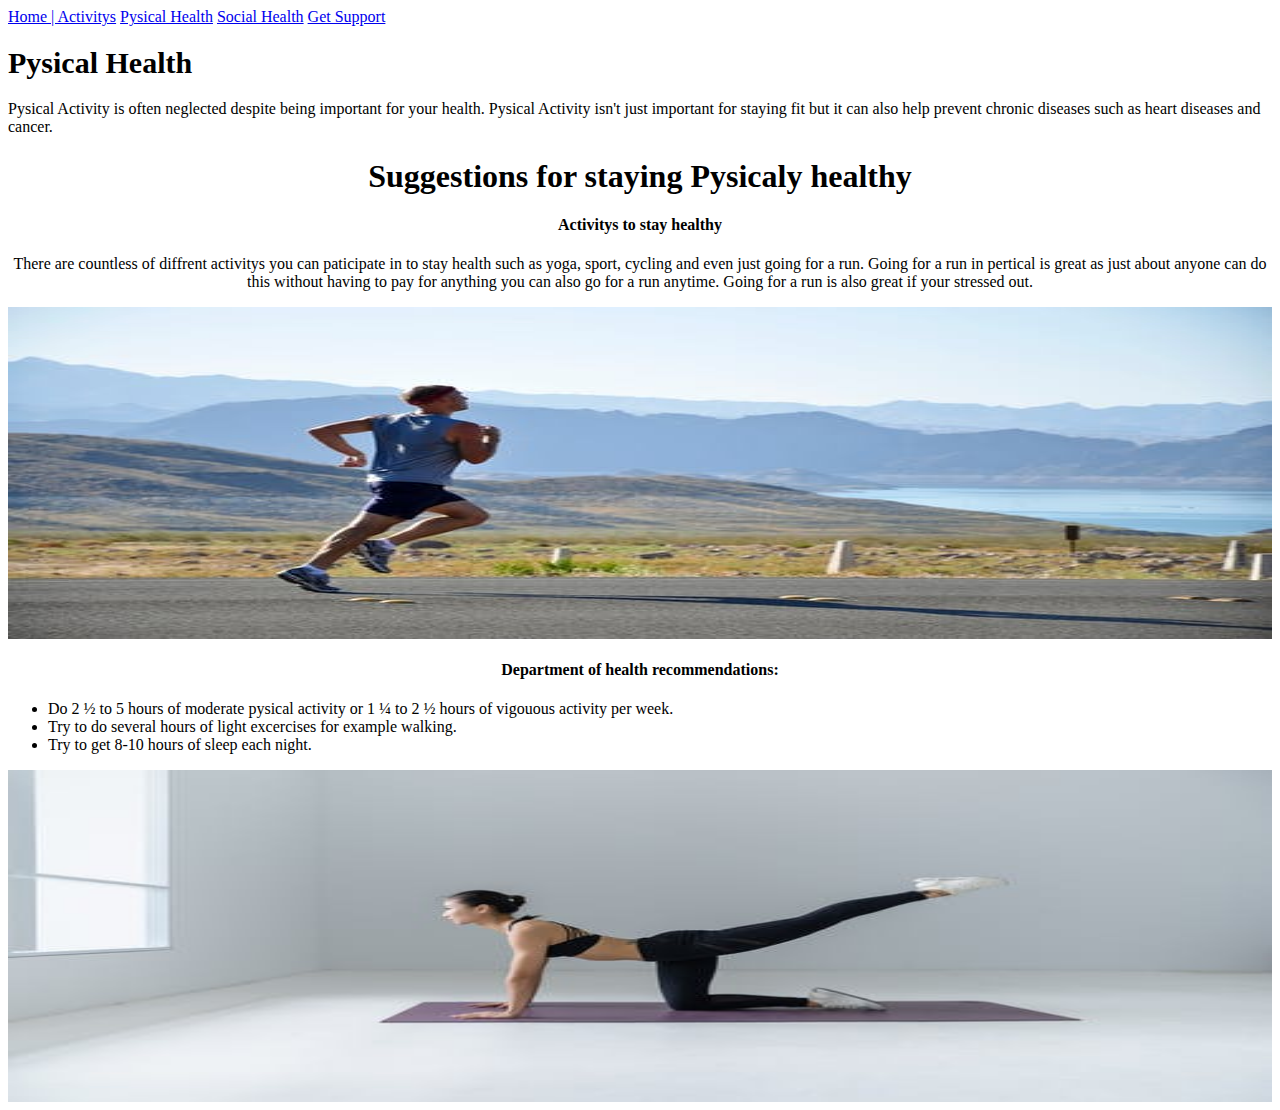
==== tab1.html @ 78e1f2db "Update tab1.html" ====
<html>
<head>
  <title>PDHPE | Pysical Health</title>
  <link rel="shortcut icon" type="image/x-icon" href="favicon.ico">
  <link rel="stylesheet" href="styles.css">
  <link rel="sttlesheet" href="font.css">
  <meta name="viewport" content="width=device-width, initial-scale=1">
</head>
<body>
<!--NavBar -->
<div class="topnav" id="myTopnav">
  <a href="index.html">Home | Activitys</a>
  <a href="tab1.html" class="active">Pysical Health</a>
  <a href="tab2.html">Social Health</a>
  <a href="tab3.html">Get Support</a>
  <a href="javascript:void(0);" class="icon" onclick="myFunction()">
    <i class="fa fa-bars"></i>
  </a>
</div>
<div class="box black"></div>
<!--NavBar Script -->
<script>
function myFunction() {
  var x = document.getElementById("myTopnav");
  if (x.className === "topnav") {
    x.className += " responsive";
  } else {
    x.className = "topnav";
  }
}
</script>
<!-- Banner -->
  <div class="hero-image-1">
  <div class="hero-text">
    <h1 style="font-size:30px"><b>Pysical Health</b></h1>
	<p>Pysical Activity is often neglected despite being important for your health. Pysical Activity isn't just important for staying fit but it can also help prevent chronic diseases such as heart diseases and cancer.</p>
    </div>
</div>
<div class="box black"></div>
<!-- Body -->
  <h1><center>Suggestions for staying Pysicaly healthy</center></h1>
<div class="left">
<h4><center>Activitys to stay healthy</center></h4>
<p><center>
There are countless of diffrent activitys you can paticipate in to stay health such as yoga, sport, cycling and even just going for a run. Going for a run in pertical is great as just about anyone can do this without having to pay for anything you can also go for a run anytime. Going for a run is also great if your stressed out.
</center></p>
<div class="box black"></div>
<img src="assets/run.jpg" height="332" width="100%">
</div>
<div class="right">
  <h4><center>Department of health recommendations:</center></h4>
<ul>
  <li>Do 2 ½ to 5 hours of moderate pysical activity or 1 ¼ to 2 ½ hours of vigouous activity per week.</li> 
  <li>Try to do several hours of light excercises for example walking.</li>
  <li>Try to get 8-10 hours of sleep each night.</li>
</ul>
<div class="box black"></div>
<img src="assets/yoga.jpg" height="332" width="100%">
</div>


</body>
</html>
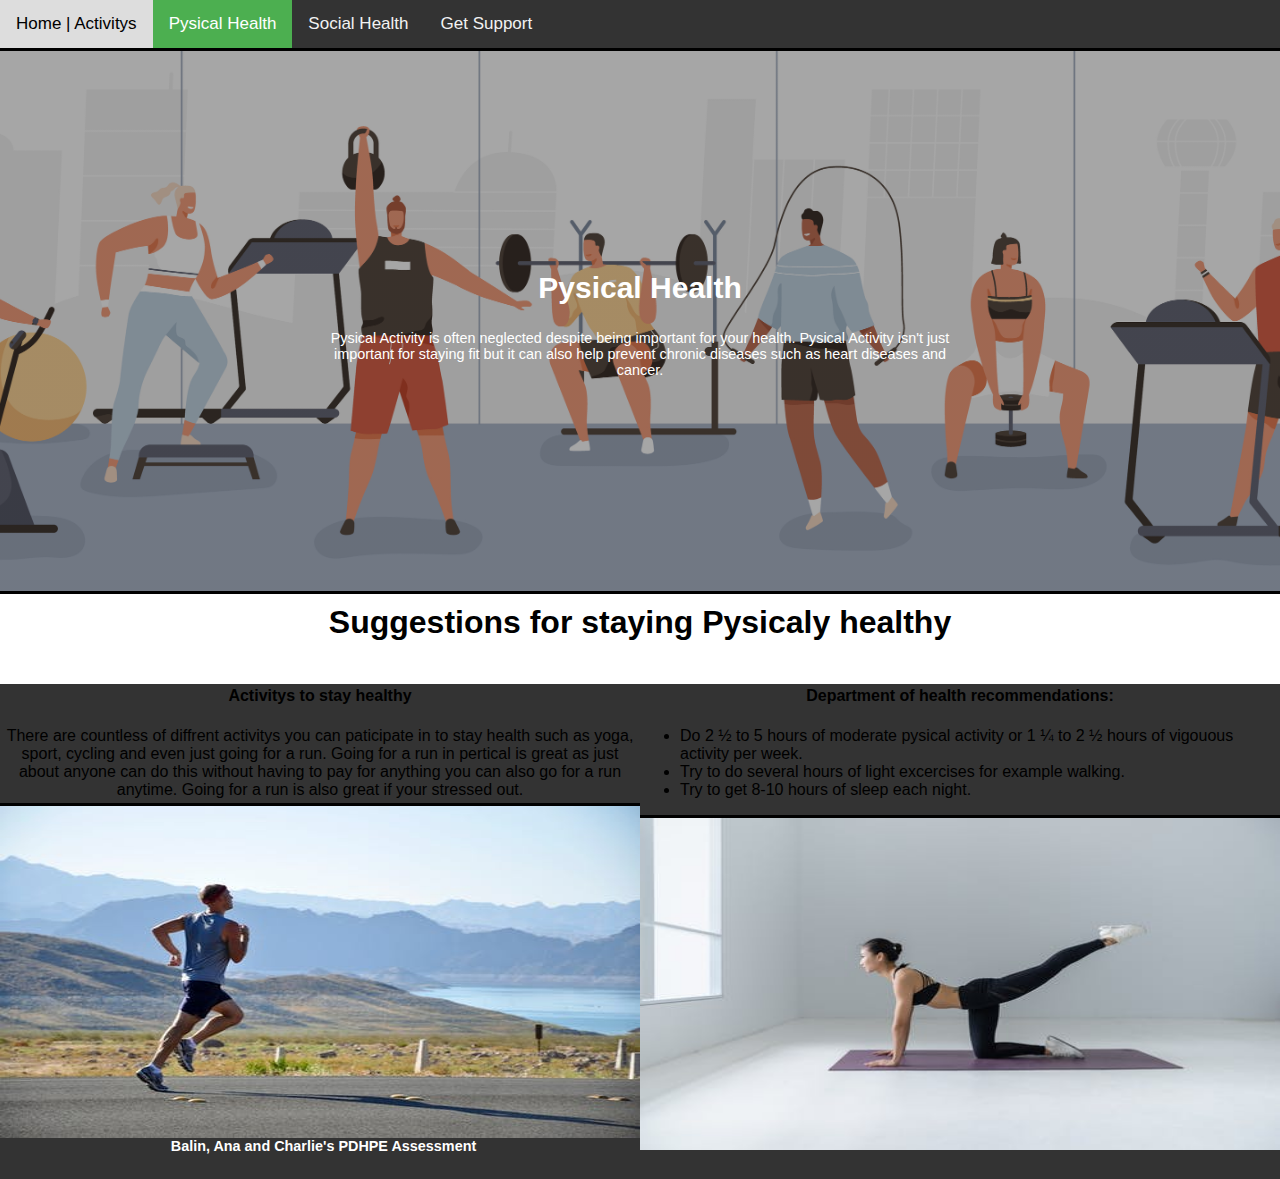
==== commit 34ed53da: "Update tab1.html" ====
--- a/tab1.html
+++ b/tab1.html
@@ -57,7 +57,12 @@
 <div class="box black"></div>
 <img src="assets/yoga.jpg" height="332" width="100%">
 </div>
-
-
+	</div>
+<br>
+<footer>
+  <br>
+  <p><b>Balin, Ana and Charlie's PDHPE Assessment<b><br>
+  </p><br>
+</footer>
 </body>
 </html>
--- a/styles.css
+++ b/styles.css
@@ -0,0 +1,259 @@
+body, html {
+  height: 100%;
+  margin: 0;
+  font-family: Arial, Helvetica, sans-serif;
+}
+h1 {
+    margin-top: 10px;
+	margin-bottom: 25px;
+}
+.rcorners1 {
+  border-radius: 25px;
+  background: #4CAF50;
+  padding: 20px; 
+  width: 200px;
+  height: 150px;
+  margin: 0 auto;
+}
+.box{ 
+	width:100%; 
+	height:3px; 
+}
+.box1{ 
+	width:3px; 
+	height:100%; 
+} 
+
+.red{ 
+	background:#f00; 
+} 
+.green{ 
+	background:#0f0; 
+} 
+.blue{ 
+	background:#00f; 
+}
+.black{
+	background:#000;
+}
+
+
+.flex-container {
+        display: flex;
+        align-items: center; /* Use another value to see the result */
+        width: 100%;
+        height: 100px;
+        background-color: #333;
+      }
+      .flex-container > div {
+		text-align: center;
+        padding: 25px 50px 25px 50px;
+        width: 30%;
+        height: 15px;
+		margin: auto;
+        border-radius: 25px;
+        border: 2px solid #4CAF50;
+        background-color: #4CAF50;
+      }
+	  .flex-container > div > h1 {
+      line-height: 0px;
+	  }
+.flex-container2 {
+        display: flex;
+        align-items: center; /* Use another value to see the result */
+        width: 100%;
+        height: 100px;
+        background-color: #333;
+      }
+      .flex-container2 > div {
+		text-align: center;
+        padding: 25px 50px 25px 50px;
+        width: 30%;
+        height: 15px;
+		margin: auto;
+        border-radius: 25px;
+        border: 2px solid #4CAF50;
+        background-color: #4CAF50;
+      }
+	  .flex-container2 > div > h1 {
+      line-height: 0px;
+	  }
+.all-browsers {
+  margin: 0;
+  padding: 5px;
+  background-color: lightgray;
+}
+
+.all-browsers > h1, .browser {
+  margin: 10px;
+  padding: 5px;
+}
+
+.browser {
+  background: white;
+}
+
+.browser > h2, p {
+  margin: 4px;
+  font-size: 90%;
+}
+
+footer {
+  text-align: center;
+  padding: 3px;
+  background-color: #333;
+  color: white;
+}
+
+
+.hero-image1 {
+  background-image: linear-gradient(rgba(0, 0, 0, 0.5), rgba(0, 0, 0, 0.5)), url("assets/bg1.jpg");
+  height: 60%;
+  background-position: center;
+  background-repeat: no-repeat;
+  background-size: cover;
+  position: relative;
+}
+.hero-image2 {
+  background-image: linear-gradient(rgba(0, 0, 0, 0.5), rgba(0, 0, 0, 0.5)), url("assets/bg2.jpg");
+  height: 60%;
+  background-position: center;
+  background-repeat: no-repeat;
+  background-size: cover;
+  position: relative;
+}
+div.left {
+  text-align: left;
+  float:left;
+  width: 50%;
+}
+
+div.right {
+  float:right;
+  width: 50%;
+}
+
+div.center {
+  text-align: center;
+} 
+.link {
+         display: block;
+         border: 1px solid red;
+         height: 98px;
+     }
+
+.hero-image-1 {
+  background-image: linear-gradient(rgba(0, 0, 0, 0.35), rgba(0, 0, 0, 0.35)), url("assets/bg-1.jpg");
+  height: 60%;
+  background-position: center;
+  background-repeat: no-repeat;
+  background-size: cover;
+  position: relative;
+}
+.hero-image-2 {
+  background-image: linear-gradient(rgba(0, 0, 0, 0.35), rgba(0, 0, 0, 0.35)), url("assets/social.jpg");
+  height: 60%;
+  background-position: center 35%;
+  background-repeat: no-repeat;
+  background-size: cover;
+  position: relative;
+}
+.hero-image-3 {
+  background-image: linear-gradient(rgba(0, 0, 0, 0.35), rgba(0, 0, 0, 0.35)), url("assets/support.jpg");
+  height: 60%;
+  background-position: center 35%;
+  background-repeat: no-repeat;
+  background-size: cover;
+  position: relative;
+}
+
+.hero-text {
+  text-align: center;
+  position: absolute;
+  top: 50%;
+  left: 50%;
+  transform: translate(-50%, -50%);
+  color: white;
+}
+.hero-text-1 {
+  text-align: center;
+  position: absolute;
+  top: 50%;
+  left: 50%;
+  transform: translate(-50%, -50%);
+  color: black;
+}
+
+.hero-text button {
+  border: none;
+  outline: 0;
+  display: inline-block;
+  padding: 10px 25px;
+  color: #fff;
+  background-color: #333;
+  text-align: center;
+  cursor: pointer;
+  border-radius: 25px;
+  border: 2px solid white;
+}
+
+.hero-text button:hover {
+  background-color: #ddd;
+  color: black;
+}
+
+body {
+  margin: 0;
+  font-family: Arial, Helvetica, sans-serif;
+}
+
+.topnav {
+  overflow: hidden;
+  background-color: #333;
+}
+
+.topnav a {
+  float: left;
+  display: block;
+  color: #f2f2f2;
+  text-align: center;
+  padding: 14px 16px;
+  text-decoration: none;
+  font-size: 17px;
+}
+
+.topnav a:hover {
+  background-color: #ddd;
+  color: black;
+}
+
+.topnav a.active {
+  background-color: #4CAF50;
+  color: white;
+}
+
+.topnav .icon {
+  display: none;
+}
+
+@media screen and (max-width: 600px) {
+  .topnav a:not(:first-child) {display: none;}
+  .topnav a.icon {
+    float: right;
+    display: block;
+  }
+}
+
+@media screen and (max-width: 600px) {
+  .topnav.responsive {position: relative;}
+  .topnav.responsive .icon {
+    position: absolute;
+    right: 0;
+    top: 0;
+  }
+  .topnav.responsive a {
+    float: none;
+    display: block;
+    text-align: left;
+  }
+}
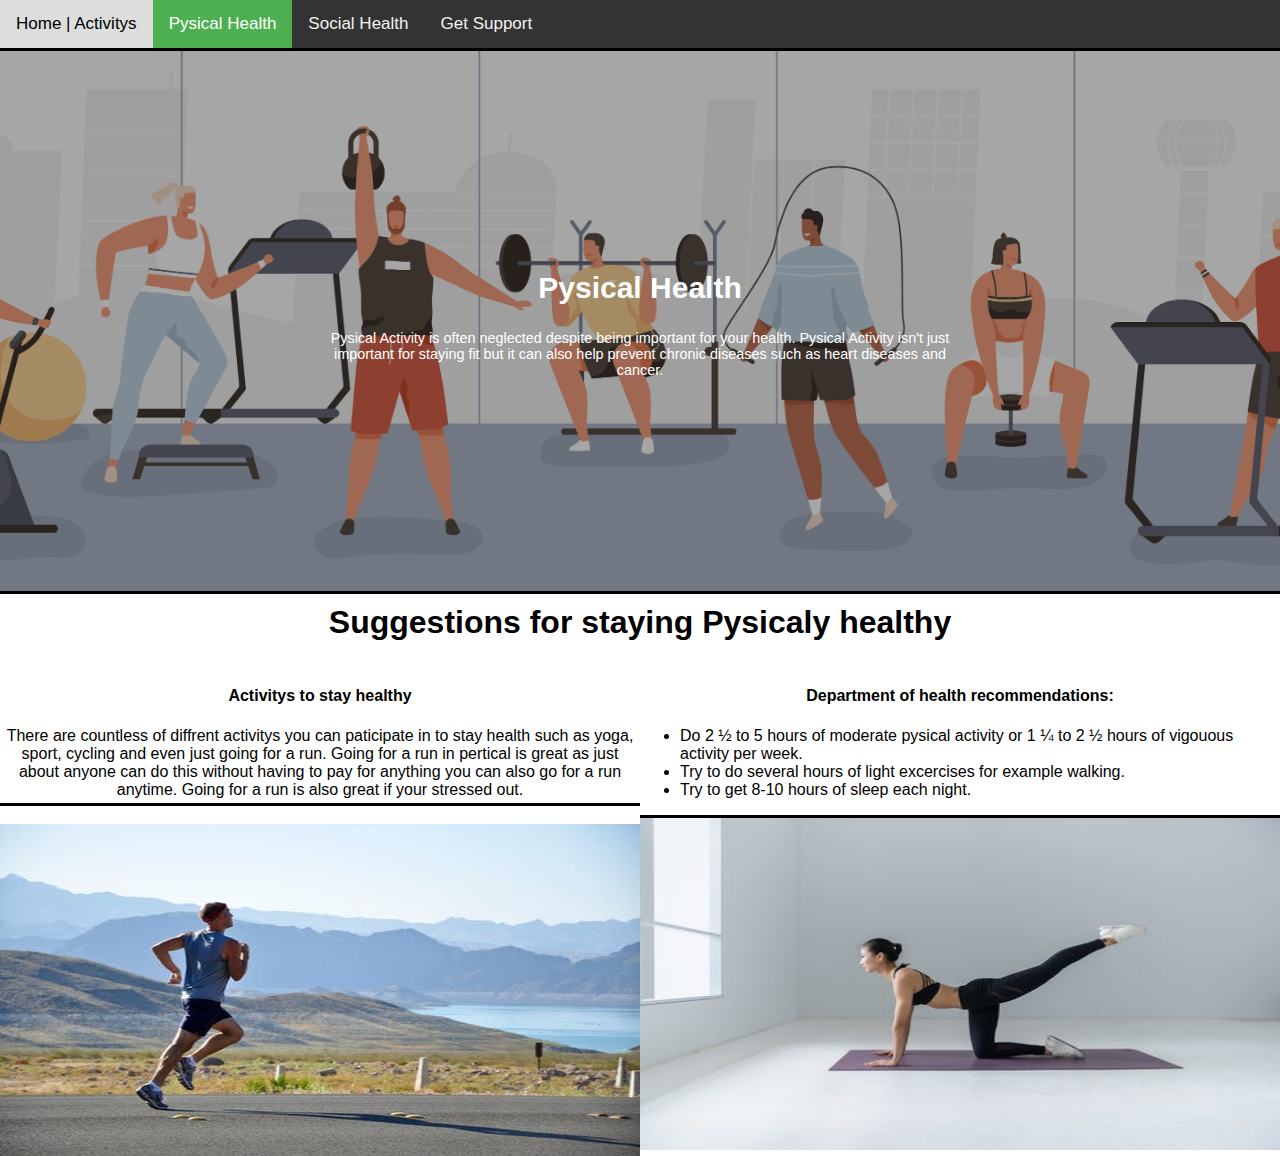
==== commit c2c39fc4: "Update tab1.html" ====
--- a/tab1.html
+++ b/tab1.html
@@ -45,6 +45,7 @@
 There are countless of diffrent activitys you can paticipate in to stay health such as yoga, sport, cycling and even just going for a run. Going for a run in pertical is great as just about anyone can do this without having to pay for anything you can also go for a run anytime. Going for a run is also great if your stressed out.
 </center></p>
 <div class="box black"></div>
+<br>
 <img src="assets/run.jpg" height="332" width="100%">
 </div>
 <div class="right">
@@ -57,12 +58,5 @@
 <div class="box black"></div>
 <img src="assets/yoga.jpg" height="332" width="100%">
 </div>
-	</div>
-<br>
-<footer>
-  <br>
-  <p><b>Balin, Ana and Charlie's PDHPE Assessment<b><br>
-  </p><br>
-</footer>
 </body>
 </html>
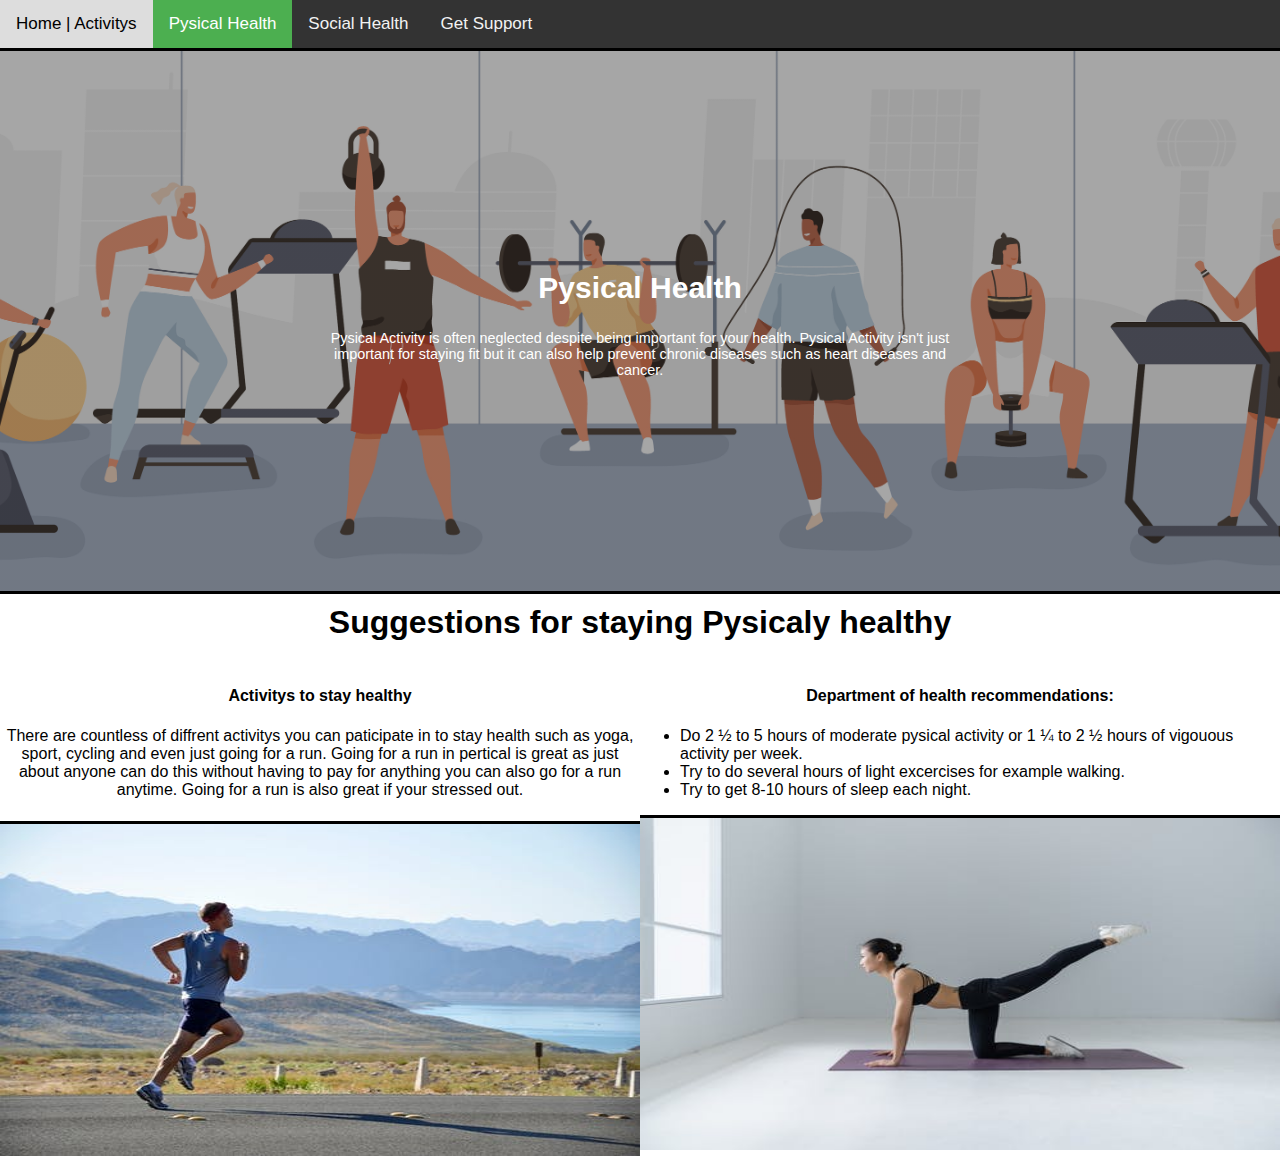
==== commit 41046fe6: "Update tab1.html" ====
--- a/tab1.html
+++ b/tab1.html
@@ -44,8 +44,8 @@
 <p><center>
 There are countless of diffrent activitys you can paticipate in to stay health such as yoga, sport, cycling and even just going for a run. Going for a run in pertical is great as just about anyone can do this without having to pay for anything you can also go for a run anytime. Going for a run is also great if your stressed out.
 </center></p>
+<br>
 <div class="box black"></div>
-<br>
 <img src="assets/run.jpg" height="332" width="100%">
 </div>
 <div class="right">
